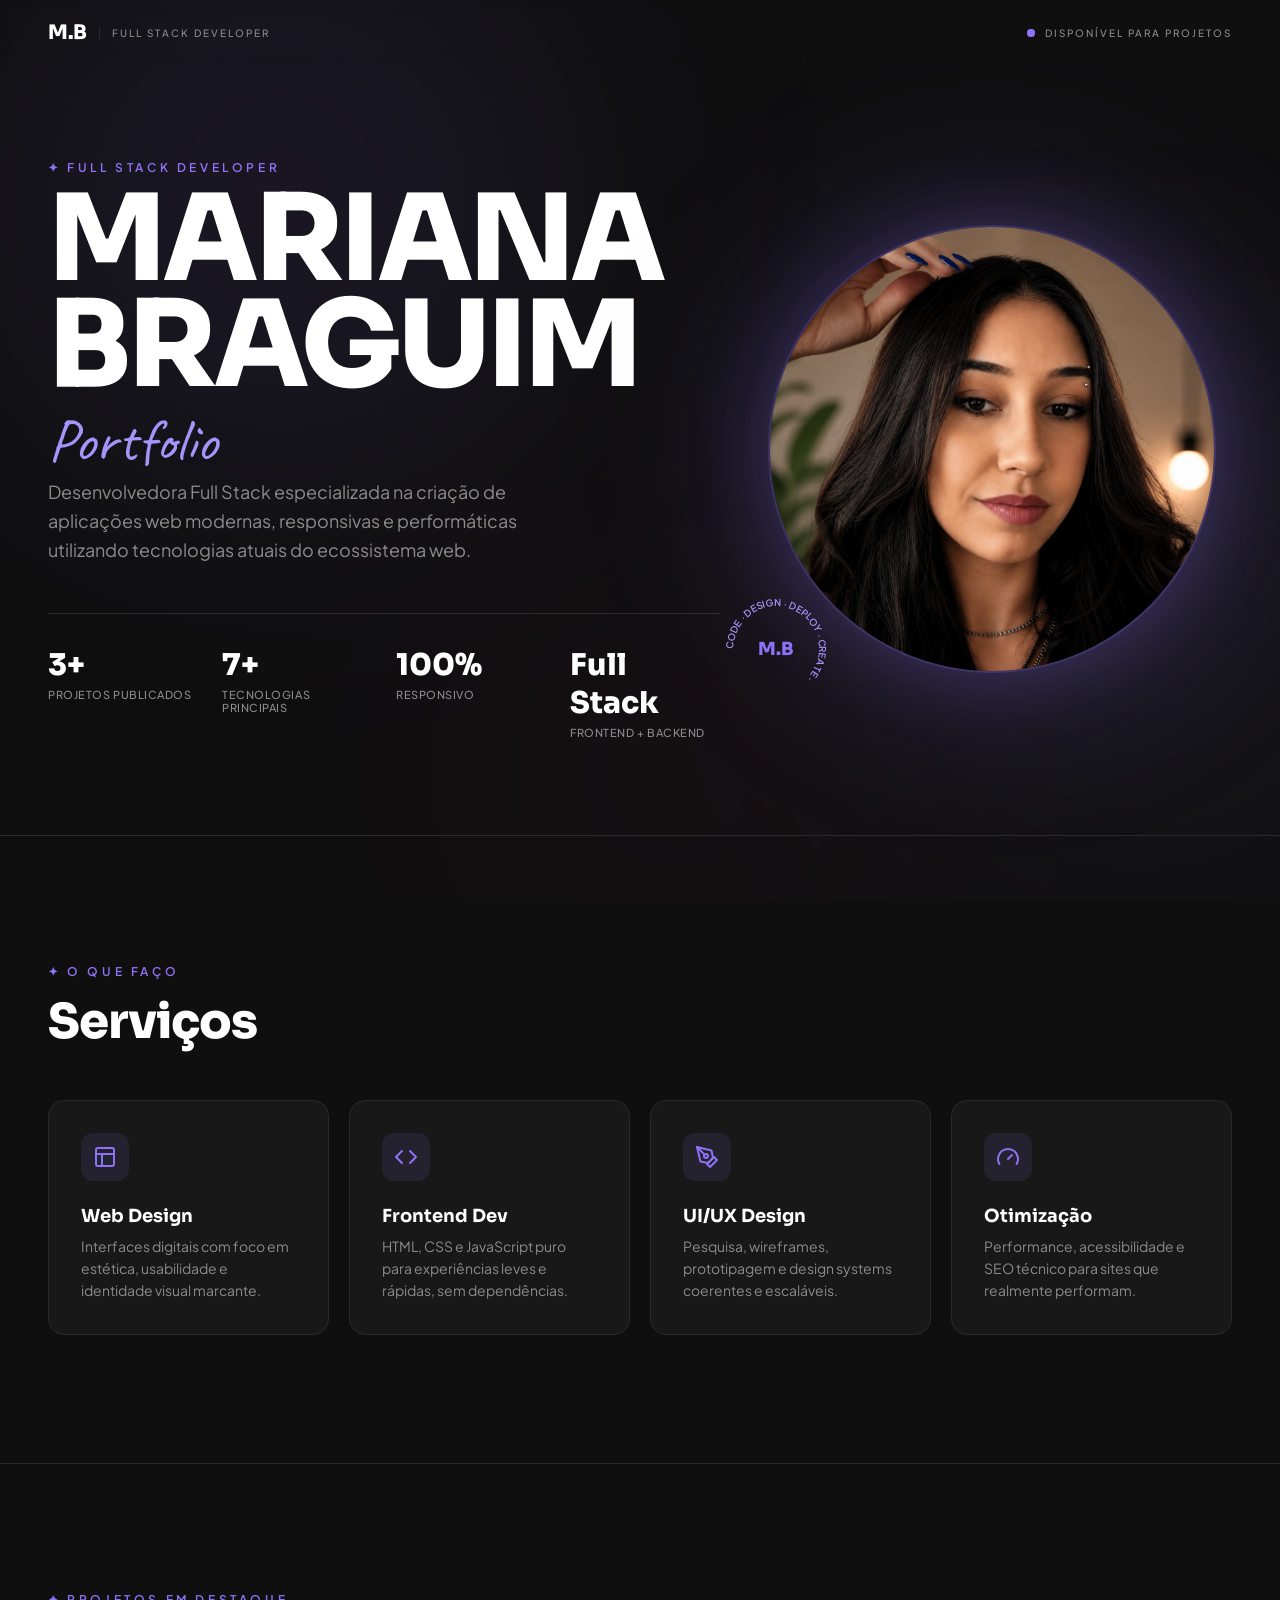
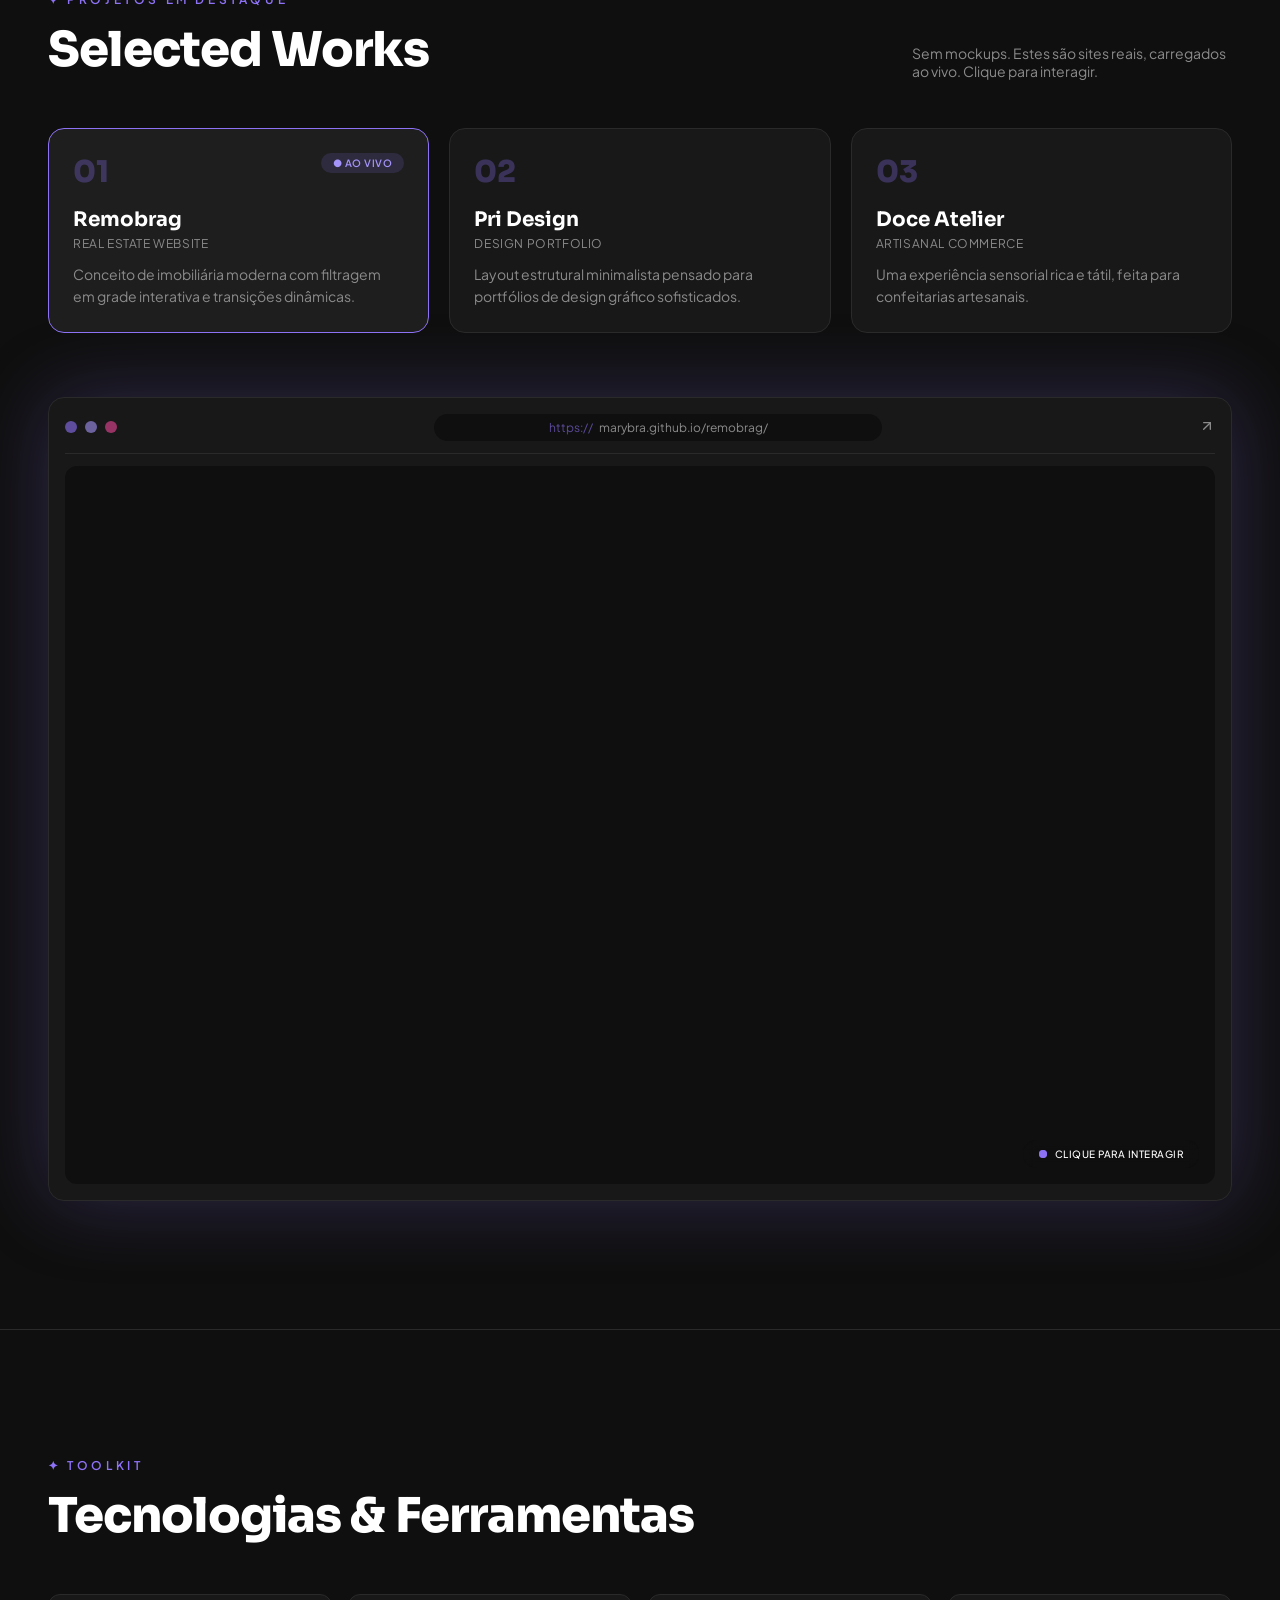
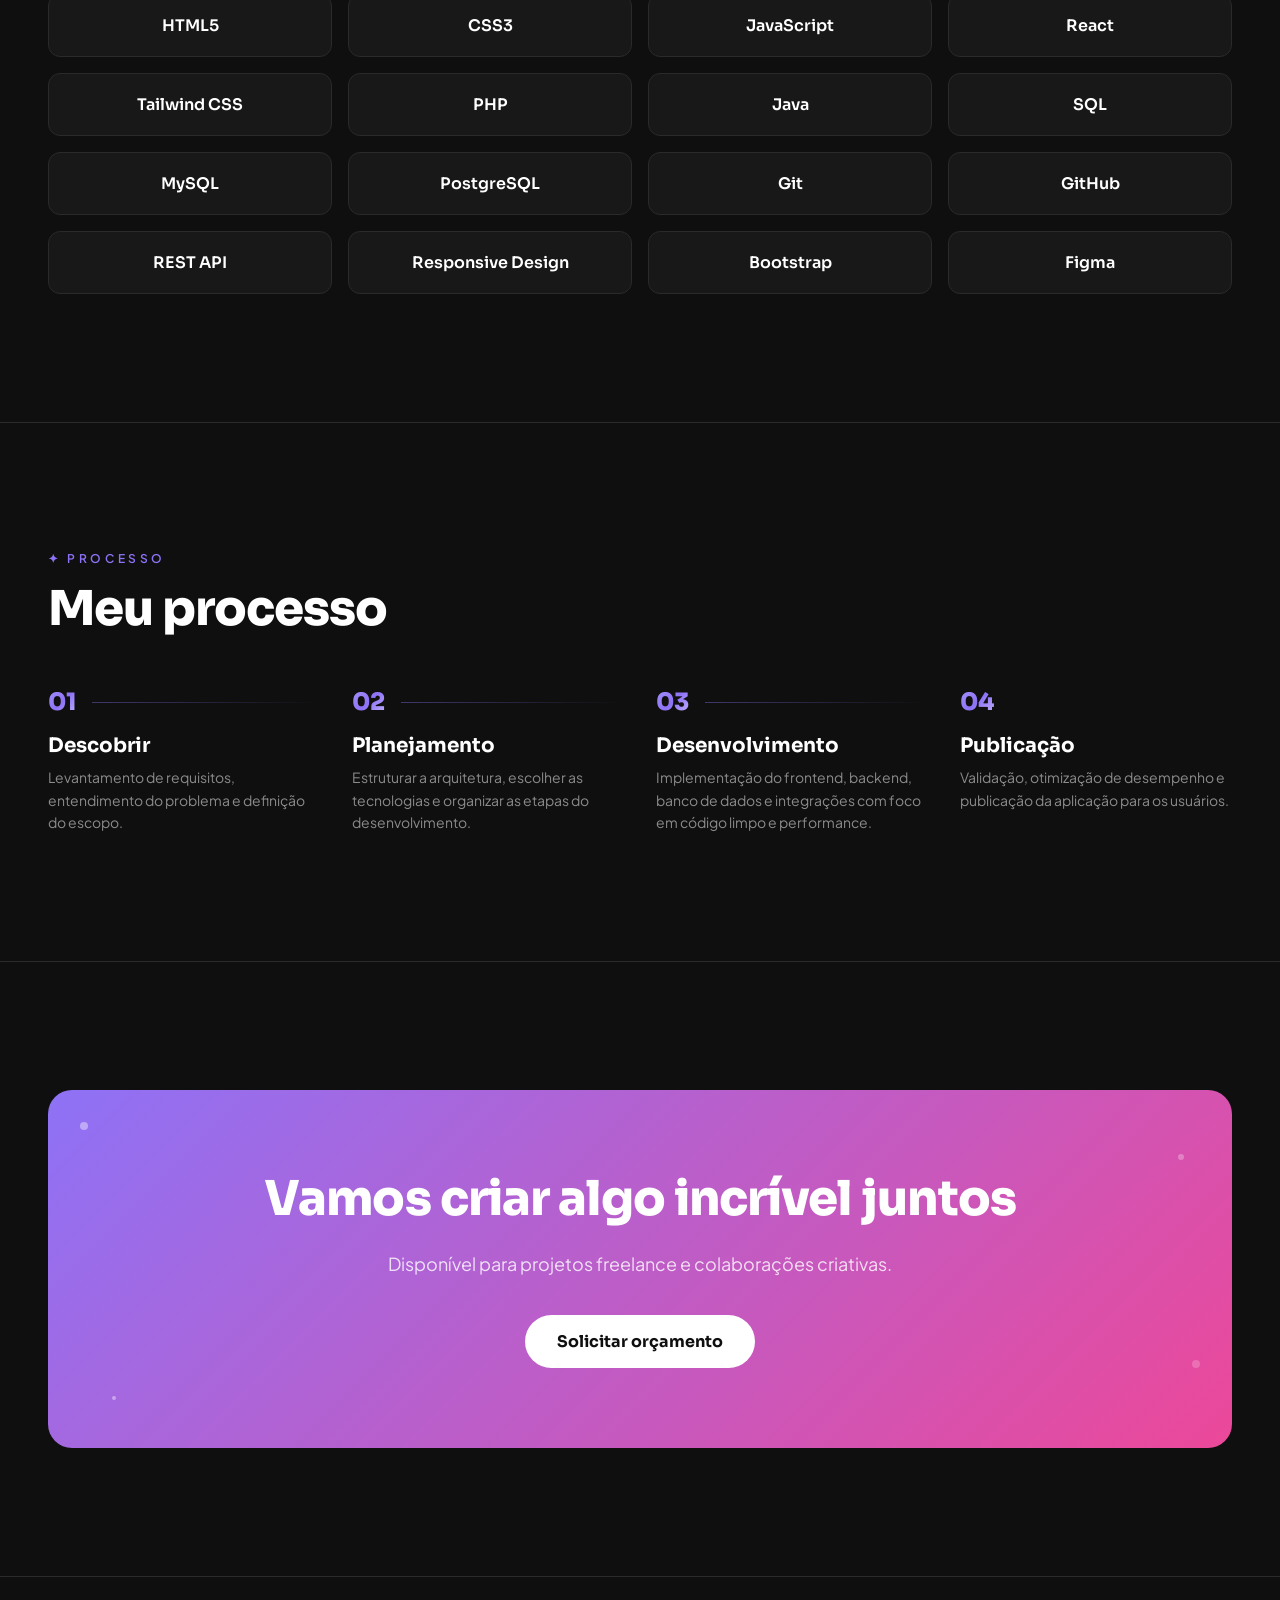
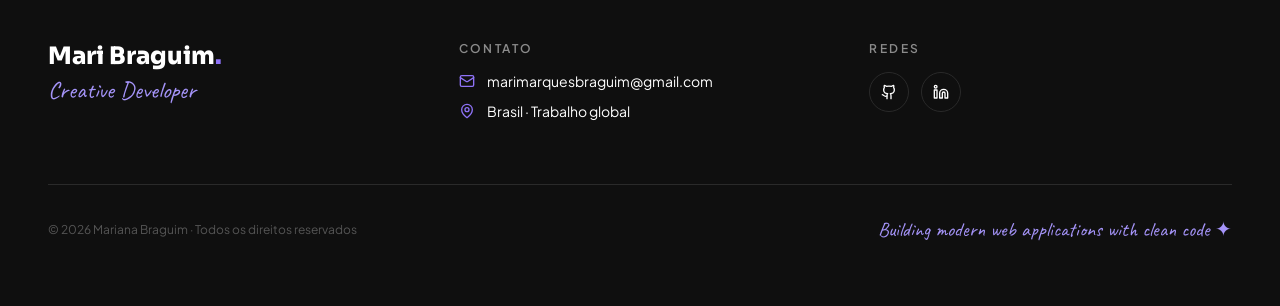
==== index.html @ d05c626f "Add files via upload" ====
<!DOCTYPE html>
<html lang="pt-BR">
<head>
  <meta charset="UTF-8">
  <meta name="viewport" content="width=device-width, initial-scale=1.0">
  <title>Mariana Braguim — Creative Developer</title>
  <meta name="description" content="Portfolio de Mariana 'Mary' Braguim — Full Stack Developer. Crio experiências digitais que inspiram e conectam.">
  <link rel="preconnect" href="https://fonts.googleapis.com">
  <link rel="preconnect" href="https://fonts.gstatic.com" crossorigin>
  <link href="https://fonts.googleapis.com/css2?family=Sora:wght@400;600;700;800&family=Plus+Jakarta+Sans:wght@300;400;500;600;700&family=Caveat:wght@500;600;700&display=swap" rel="stylesheet">
  <link rel="stylesheet" href="styles.css">
</head>
<body>

  <!-- ===== BACKGROUND GLOW ===== -->
  <div class="bg-glow" aria-hidden="true">
    <div class="orb orb-1"></div>
    <div class="orb orb-2"></div>
    <div class="orb orb-3"></div>
  </div>

  <!-- ===== NAV ===== -->
  <nav class="nav">
    <div class="nav-left">
      <span class="nav-logo">M.B</span>
      <span class="nav-label">Full Stack Developer</span>
    </div>
    <div class="nav-right">
      <span class="pulse-dot"></span>
      <span class="nav-status">Disponível para projetos</span>
    </div>
  </nav>

  <!-- ===== HERO ===== -->
  <section class="hero">
    <div class="hero-grid">
      <!-- Left: Text -->
      <div class="hero-text">
        <p class="eyebrow">
        ✦ Full Stack Developer
        </p>

        <h1 class="hero-title">
        <span class="hero-title-line">MARIANA</span>
        <span class="hero-title-line">BRAGUIM</span>
        </h1>

        <p class="hero-script">
        Portfolio
        </p>

        <p class="hero-bio">
        Desenvolvedora Full Stack especializada na criação de aplicações web modernas, responsivas e performáticas utilizando tecnologias atuais do ecossistema web.
        </p>

        <div class="stats">
          <div class="stat">
            <p class="stat-value">3+</p>
            <p class="stat-label">Projetos publicados</p>
          </div>
          <div class="stat">
            <p class="stat-value">7+</p>
            <p class="stat-label">Tecnologias principais</p>
          </div>
          <div class="stat">
            <p class="stat-value">100%</p>
            <p class="stat-label">Responsivo</p>
          </div>
          <div class="stat">
            <p class="stat-value">Full Stack</p>
            <p class="stat-label">Frontend + Backend</p>
          </div>
        </div>
      </div>

      <!-- Right: Portrait + Badge -->
      <div class="hero-portrait-wrap">
        <div class="portrait-glow"></div>
        <!-- SUBSTITUA O src PELA SUA FOTO -->
        <img
          class="portrait"
          src="profile.png"
          alt="Mariana Braguim"
        />
        <div class="rotating-badge">
          <div class="badge-rotate">
            <svg viewBox="0 0 100 100">
              <defs>
                <path id="badge-circle" d="M 50,50 m -38,0 a 38,38 0 1,1 76,0 a 38,38 0 1,1 -76,0" fill="none" />
              </defs>
              <text class="badge-text">
                <textPath href="#badge-circle">CODE · DESIGN · DEPLOY · CREATE ·</textPath>
              </text>
            </svg>
          </div>
          <span class="badge-center">M.B</span>
        </div>
      </div>
    </div>
  </section>

  <!-- ===== SERVICES ===== -->
  <section class="section services">
    <div class="container">
      <p class="eyebrow">✦ O que faço</p>
      <h2 class="section-title">Serviços</h2>
      <div class="cards-grid">
        <div class="service-card">
          <div class="service-icon">
            <svg viewBox="0 0 24 24" fill="none" stroke="currentColor" stroke-width="2" stroke-linecap="round" stroke-linejoin="round"><rect width="18" height="18" x="3" y="3" rx="2"/><path d="M3 9h18"/><path d="M9 21V9"/></svg>
          </div>
          <h3>Web Design</h3>
          <p>Interfaces digitais com foco em estética, usabilidade e identidade visual marcante.</p>
        </div>
        <div class="service-card">
          <div class="service-icon">
            <svg viewBox="0 0 24 24" fill="none" stroke="currentColor" stroke-width="2" stroke-linecap="round" stroke-linejoin="round"><polyline points="16 18 22 12 16 6"/><polyline points="8 6 2 12 8 18"/></svg>
          </div>
          <h3>Frontend Dev</h3>
          <p>HTML, CSS e JavaScript puro para experiências leves e rápidas, sem dependências.</p>
        </div>
        <div class="service-card">
          <div class="service-icon">
            <svg viewBox="0 0 24 24" fill="none" stroke="currentColor" stroke-width="2" stroke-linecap="round" stroke-linejoin="round"><path d="M12 19l7-7 3 3-7 7-3-3z"/><path d="M18 13l-1.5-7.5L2 2l3.5 14.5L13 18l5-5z"/><path d="M2 2l7.586 7.586"/><circle cx="11" cy="11" r="2"/></svg>
          </div>
          <h3>UI/UX Design</h3>
          <p>Pesquisa, wireframes, prototipagem e design systems coerentes e escaláveis.</p>
        </div>
        <div class="service-card">
          <div class="service-icon">
            <svg viewBox="0 0 24 24" fill="none" stroke="currentColor" stroke-width="2" stroke-linecap="round" stroke-linejoin="round"><path d="M12 14l4-4"/><path d="M3.34 19a10 10 0 1 1 17.32 0"/></svg>
          </div>
          <h3>Otimização</h3>
          <p>Performance, acessibilidade e SEO técnico para sites que realmente performam.</p>
        </div>
      </div>
    </div>
  </section>

  <!-- ===== PROJECTS ===== -->
  <section class="section projects" id="projects">
    <div class="container">
      <div class="projects-header">
        <div>
          <p class="eyebrow">✦ Projetos em destaque</p>
          <h2 class="section-title">Selected Works</h2>
        </div>
        <p class="projects-sub">Sem mockups. Estes são sites reais, carregados ao vivo. Clique para interagir.</p>
      </div>

      <div class="project-cards" id="projectCards">
        <button class="project-card active" data-index="0">
          <div class="project-card-top">
            <span class="project-num">01</span>
            <span class="project-live">● Ao vivo</span>
          </div>
          <h3>Remobrag</h3>
          <p class="project-category">Real Estate Website</p>
          <p class="project-desc">Conceito de imobiliária moderna com filtragem em grade interativa e transições dinâmicas.</p>
        </button>
        <button class="project-card" data-index="1">
          <div class="project-card-top">
            <span class="project-num">02</span>
          </div>
          <h3>Pri Design</h3>
          <p class="project-category">Design Portfolio</p>
          <p class="project-desc">Layout estrutural minimalista pensado para portfólios de design gráfico sofisticados.</p>
        </button>
        <button class="project-card" data-index="2">
          <div class="project-card-top">
            <span class="project-num">03</span>
          </div>
          <h3>Doce Atelier</h3>
          <p class="project-category">Artisanal Commerce</p>
          <p class="project-desc">Uma experiência sensorial rica e tátil, feita para confeitarias artesanais.</p>
        </button>
      </div>

      <div class="viewport">
        <div class="browser-header">
          <div class="browser-dots">
            <span class="dot dot-1"></span>
            <span class="dot dot-2"></span>
            <span class="dot dot-3"></span>
          </div>
          <div class="url-bar">
            <span class="url-https">https://</span>
            <span class="url-text" id="urlText">marybra.github.io/remobrag/</span>
          </div>
          <a href="https://marybra.github.io/remobrag/" target="_blank" rel="noopener" class="browser-open" id="browserOpen">
            <svg viewBox="0 0 24 24" fill="none" stroke="currentColor" stroke-width="2" stroke-linecap="round" stroke-linejoin="round" width="16" height="16"><path d="M7 7h10v10"/><path d="M7 17 17 7"/></svg>
          </a>
        </div>
        <div class="iframe-wrap">
          <iframe id="projectFrame" src="https://marybra.github.io/remobrag/" title="Preview ao vivo" loading="lazy" sandbox="allow-scripts allow-same-origin"></iframe>
          <div class="live-cue">
            <span class="live-pulse"></span>
            <span>Clique para interagir</span>
          </div>
        </div>
      </div>
    </div>
  </section>

  <!-- ===== TOOLKIT ===== -->
  <section class="section toolkit">
    <div class="container">
      <p class="eyebrow">✦ Toolkit</p>
      <h2 class="section-title">Tecnologias &amp; Ferramentas</h2>
      <div class="toolkit-grid">
        <div class="tool">HTML5</div>
        <div class="tool">CSS3</div>
        <div class="tool">JavaScript</div>
        <div class="tool">React</div>
        <div class="tool">Tailwind CSS</div>
        <div class="tool">PHP</div>
        <div class="tool">Java</div>
        <div class="tool">SQL</div>
        <div class="tool">MySQL</div>
        <div class="tool">PostgreSQL</div>
        <div class="tool">Git</div>
        <div class="tool">GitHub</div>
        <div class="tool">REST API</div>
        <div class="tool">Responsive Design</div>
        <div class="tool">Bootstrap</div>
        <div class="tool">Figma</div>
      </div>
    </div>
  </section>

  <!-- ===== PROCESS ===== -->
  <section class="section process">
    <div class="container">
      <p class="eyebrow">✦ Processo</p>
      <h2 class="section-title">Meu processo</h2>
      <div class="process-grid">
        <div class="process-step">
          <div class="process-top">
            <span class="process-num">01</span>
            <div class="process-line"></div>
          </div>
          <h3>Descobrir</h3>
          <p>Levantamento de requisitos, entendimento do problema e definição do escopo.</p>
        </div>
        <div class="process-step">
          <div class="process-top">
            <span class="process-num">02</span>
            <div class="process-line"></div>
          </div>
          <h3>Planejamento</h3>
          <p>Estruturar a arquitetura, escolher as tecnologias e organizar as etapas do desenvolvimento.</p>
        </div>
        <div class="process-step">
          <div class="process-top">
            <span class="process-num">03</span>
            <div class="process-line"></div>
          </div>
          <h3>Desenvolvimento</h3>
          <p>Implementação do frontend, backend, banco de dados e integrações com foco em código limpo e performance.</p>
        </div>
        <div class="process-step">
          <div class="process-top">
            <span class="process-num">04</span>
          </div>
          <h3>Publicação</h3>
          <p>Validação, otimização de desempenho e publicação da aplicação para os usuários.</p>
        </div>
      </div>
    </div>
  </section>

  <!-- ===== CTA ===== -->
  <section class="section cta-section">
    <div class="container">
      <div class="cta-card">
        <span class="sparkle s1"></span>
        <span class="sparkle s2"></span>
        <span class="sparkle s3"></span>
        <span class="sparkle s4"></span>
        <h2 class="cta-title">Vamos criar algo incrível juntos</h2>
        <p class="cta-sub">Disponível para projetos freelance e colaborações criativas.</p>
        <a
            href="https://wa.me/5541999439031"
            target="_blank"
            class="cta-btn">

            Solicitar orçamento
        </a>
      </div>
    </div>
  </section>

  <!-- ===== FOOTER ===== -->
  <footer class="footer">
    <div class="container">
      <div class="footer-grid">
        <div>
          <p class="footer-logo">Mari Braguim<span>.</span></p>
          <p class="footer-script">Creative Developer</p>
        </div>
        <div>
          <p class="footer-label">Contato</p>
          <div class="footer-contact">
            <a href="mailto:marimarquesbraguim@gmail.com">
              <svg viewBox="0 0 24 24" fill="none" stroke="currentColor" stroke-width="2" stroke-linecap="round" stroke-linejoin="round" width="16" height="16"><rect width="20" height="16" x="2" y="4" rx="2"/><path d="m22 7-8.97 5.7a1.94 1.94 0 0 1-2.06 0L2 7"/></svg>
              marimarquesbraguim@gmail.com
            </a>
            <p>
              <svg viewBox="0 0 24 24" fill="none" stroke="currentColor" stroke-width="2" stroke-linecap="round" stroke-linejoin="round" width="16" height="16"><path d="M20 10c0 6-8 12-8 12s-8-6-8-12a8 8 0 0 1 16 0Z"/><circle cx="12" cy="10" r="3"/></svg>
              Brasil · Trabalho global
            </p>
          </div>
        </div>
        <div>
          <p class="footer-label">Redes</p>
          <div class="footer-social">
            <a href="https://github.com/marybra" target="_blank" rel="noopener" aria-label="GitHub">
              <svg viewBox="0 0 24 24" fill="none" stroke="currentColor" stroke-width="2" stroke-linecap="round" stroke-linejoin="round" width="16" height="16"><path d="M15 22v-4a4.8 4.8 0 0 0-1-3.5c3 0 6-2 6-5.5.08-1.25-.27-2.48-1-3.5.28-1.15.28-2.35 0-3.5 0 0-1 0-3 1.5-2.64-.5-5.36-.5-8 0C6 2 5 2 5 2c-.3 1.15-.3 2.35 0 3.5A5.4 5.4 0 0 0 4 9c0 3.5 3 5.5 6 5.5-.39.49-.68 1.05-.85 1.65-.17.6-.22 1.23-.15 1.85v4"/><path d="M9 18c-4.51 2-5-2-7-2"/></svg>
            </a>
            <a href="https://www.linkedin.com/in/mariana-braguim" target="_blank" rel="noopener" aria-label="LinkedIn">
              <svg viewBox="0 0 24 24" fill="none" stroke="currentColor" stroke-width="2" stroke-linecap="round" stroke-linejoin="round" width="16" height="16"><path d="M16 8a6 6 0 0 1 6 6v7h-4v-7a2 2 0 0 0-4 0v7h-4v-7a6 6 0 0 1 6-6z"/><rect width="4" height="12" x="2" y="9"/><circle cx="4" cy="4" r="2"/></svg>
            </a>
            <!-- <a href="https://www.instagram.com" target="_blank" rel="noopener" aria-label="Instagram">
              <svg viewBox="0 0 24 24" fill="none" stroke="currentColor" stroke-width="2" stroke-linecap="round" stroke-linejoin="round" width="16" height="16"><rect width="20" height="20" x="2" y="2" rx="5"/><path d="M16 11.37A4 4 0 1 1 12.63 8 4 4 0 0 1 16 11.37z"/><line x1="17.5" y1="6.5" x2="17.51" y2="6.5"/></svg>
            </a> -->
          </div>
        </div>
      </div>
      <div class="footer-bottom">
        <p>© 2026 Mariana Braguim · Todos os direitos reservados</p>
        <p class="footer-tagline">Building modern web applications with clean code ✦</p>
      </div>
    </div>
  </footer>

  <script src="script.js"></script>
</body>
</html>
---- styles.css ----
/* ===== RESET & BASE ===== */
*, *::before, *::after {
  margin: 0;
  padding: 0;
  box-sizing: border-box;
}

:root {
  --bg: #0F0F0F;
  --surface: #181818;
  --surface-2: #1E1E1E;
  --border: #2A2A2A;
  --text: #FFFFFF;
  --text-muted: #8B8B8B;
  --purple: #8E72F6;
  --lavender: #A594F9;
  --pink: #EC4899;
  --font-display: 'Sora', sans-serif;
  --font-body: 'Plus Jakarta Sans', sans-serif;
  --font-script: 'Caveat', cursive;
}

html {
  scroll-behavior: smooth;
}

body {
  background-color: var(--bg);
  color: var(--text);
  font-family: var(--font-body);
  -webkit-font-smoothing: antialiased;
  overflow-x: hidden;
}

::selection {
  background: var(--purple);
  color: #fff;
}

a {
  color: inherit;
  text-decoration: none;
}

.container {
  max-width: 120rem;
  margin: 0 auto;
  padding: 0 1.5rem;
}

@media (min-width: 768px) {
  .container { padding: 0 3rem; }
}

.eyebrow {
  font-size: 0.75rem;
  text-transform: uppercase;
  letter-spacing: 0.3em;
  color: var(--purple);
  margin-bottom: 0.75rem;
  font-weight: 600;
}

.section-title {
  font-family: var(--font-display);
  font-size: clamp(2.25rem, 5vw, 3rem);
  font-weight: 800;
  color: var(--text);
  letter-spacing: -0.02em;
}

.section {
  position: relative;
  z-index: 1;
  border-top: 1px solid var(--border);
  padding: 6rem 0;
}

@media (min-width: 768px) {
  .section { padding: 8rem 0; }
}

/* ===== BACKGROUND GLOW ===== */
.bg-glow {
  position: fixed;
  inset: 0;
  z-index: 0;
  overflow: hidden;
  pointer-events: none;
}

.orb {
  position: absolute;
  border-radius: 50%;
  filter: blur(140px);
  animation: float-orb 20s ease-in-out infinite;
}

.orb-1 {
  top: -10rem; left: -5rem;
  width: 45rem; height: 45rem;
  background: radial-gradient(circle, var(--purple) 0%, transparent 70%);
  opacity: 0.2;
}

.orb-2 {
  top: 33%; right: -10rem;
  width: 38rem; height: 38rem;
  background: radial-gradient(circle, var(--lavender) 0%, transparent 70%);
  opacity: 0.15;
  animation-delay: 5s;
}

.orb-3 {
  bottom: -8rem; left: 33%;
  width: 32rem; height: 32rem;
  background: radial-gradient(circle, var(--pink) 0%, transparent 70%);
  opacity: 0.1;
  animation-delay: 10s;
}

@keyframes float-orb {
  0%, 100% { transform: translate(0,0) scale(1); }
  33% { transform: translate(40px,-50px) scale(1.1); }
  66% { transform: translate(-30px,30px) scale(0.95); }
}

/* ===== NAV ===== */
.nav {
  position: fixed;
  top: 0; left: 0; right: 0;
  z-index: 50;
  display: flex;
  align-items: center;
  justify-content: space-between;
  padding: 1.25rem 1.5rem;
  backdrop-filter: blur(6px);
}

@media (min-width: 768px) {
  .nav { padding: 1.25rem 3rem; }
}

.nav-left {
  display: flex;
  align-items: center;
  gap: 0.75rem;
}

.nav-logo {
  font-family: var(--font-display);
  font-size: 1.25rem;
  font-weight: 800;
  color: var(--text);
  letter-spacing: -0.02em;
}

.nav-label {
  display: none;
  font-size: 0.625rem;
  text-transform: uppercase;
  letter-spacing: 0.2em;
  color: var(--text-muted);
  font-weight: 500;
  border-left: 1px solid var(--border);
  padding-left: 0.75rem;
}

@media (min-width: 768px) {
  .nav-label { display: inline; }
}

.nav-right {
  display: flex;
  align-items: center;
  gap: 0.625rem;
}

.pulse-dot {
  position: relative;
  display: inline-flex;
  width: 0.5rem;
  height: 0.5rem;
}

.pulse-dot::before {
  content: '';
  position: absolute;
  inset: 0;
  border-radius: 50%;
  background: var(--purple);
  animation: ping 1.5s cubic-bezier(0,0,0.2,1) infinite;
  opacity: 0.75;
}

.pulse-dot::after {
  content: '';
  position: relative;
  display: inline-flex;
  border-radius: 50%;
  width: 0.5rem;
  height: 0.5rem;
  background: var(--purple);
}

.nav-status {
  font-size: 0.625rem;
  text-transform: uppercase;
  letter-spacing: 0.2em;
  color: var(--text-muted);
  font-weight: 500;
}

@keyframes ping {
  75%, 100% { transform: scale(2); opacity: 0; }
}

/* ===== HERO ===== */
.hero {
  position: relative;
  z-index: 1;
  max-width: 120rem;
  margin: 0 auto;
  padding: 8rem 1.5rem 3rem;
}

@media (min-width: 768px) {
  .hero { padding: 10rem 3rem 6rem; }
}

.hero-grid {
  display: grid;
  grid-template-columns: 1fr;
  gap: 4rem;
  align-items: center;
}

@media (min-width: 1024px) {
  .hero-grid {
    grid-template-columns: 7fr 5fr;
    gap: 2rem;
  }
}

.hero-title {
  font-family: var(--font-display);
  font-size: clamp(3.5rem, 15vw, 7.5rem);
  font-weight: 800;
  text-transform: uppercase;
  line-height: 0.88;
  letter-spacing: -0.03em;
  color: var(--text);
}

.hero-title-line {
  display: block;
  opacity: 0;
  transform: translateY(30px);
  animation: fade-up 0.6s forwards;
}

.hero-title-line:nth-child(1) { animation-delay: 0.1s; }
.hero-title-line:nth-child(2) { animation-delay: 0.25s; }

.hero-script {
  font-family: var(--font-script);
  font-size: clamp(3rem, 6vw, 3.75rem);
  color: var(--lavender);
  margin-top: 0.25rem;
  opacity: 0;
  animation: fade-in 0.6s 0.4s forwards;
}

.hero-bio {
  /* margin-top: 2rem; */
  font-size: 1.125rem;
  color: var(--text-muted);
  max-width: 42ch;
  line-height: 1.6;
  opacity: 0;
  animation: fade-up 0.6s 0.5s forwards;
}

.stats {
  margin-top: 3rem;
  display: grid;
  grid-template-columns: repeat(2, 1fr);
  gap: 1.5rem;
  border-top: 1px solid var(--border);
  padding-top: 2rem;
}

@media (min-width: 768px) {
  .stats { grid-template-columns: repeat(4, 1fr); }
}

.stat {
  opacity: 0;
  animation: fade-up 0.4s forwards;
}

.stat:nth-child(1) { animation-delay: 0.6s; }
.stat:nth-child(2) { animation-delay: 0.7s; }
.stat:nth-child(3) { animation-delay: 0.8s; }
.stat:nth-child(4) { animation-delay: 0.9s; }

.stat-value {
  font-family: var(--font-display);
  font-size: 1.875rem;
  font-weight: 800;
  color: var(--text);
}

.stat-label {
  font-size: 0.6875rem;
  text-transform: uppercase;
  letter-spacing: 0.05em;
  color: var(--text-muted);
  margin-top: 0.25rem;
  font-weight: 500;
}

@keyframes fade-up {
  to { opacity: 1; transform: translateY(0); }
}

@keyframes fade-in {
  to { opacity: 1; }
}

/* Portrait */
.hero-portrait-wrap {
  display: flex;
  justify-content: center;
  position: relative;
}

.portrait-glow {
  position: absolute;
  inset: 0;
  border-radius: 50%;
  filter: blur(64px);
  opacity: 0.4;
  transform:scale(1.35);
  background: radial-gradient(circle, var(--purple) 0%, transparent 70%);
}

.portrait {
  position: relative;
  width: 14rem;
  height: 14rem;
  object-fit: cover;
  border-radius: 50%;
  border: 2px solid rgba(142, 114, 246, 0.3);
  box-shadow: 0 0 80px rgba(142, 114, 246, 0.25);
  opacity: 0;
  transform: scale(0.9);
  animation: portrait-in 0.7s 0.3s forwards;
}

@media (min-width: 768px) {
  .portrait { width:28rem; height:28rem; }
}

@keyframes portrait-in {
  to { opacity: 1; transform: scale(1); }
}

/* Rotating Badge */
.rotating-badge {
  position: absolute;
  bottom: -1.5rem;
  left: -1.5rem;
  width: 6rem;
  height: 6rem;
}

@media (min-width: 768px) {
  .rotating-badge { width: 7rem; height: 7rem; bottom: -2rem; left: -2rem; }
}

.badge-rotate {
  position: absolute;
  inset: 0;
  animation: rotate 14s linear infinite;
}

.badge-rotate svg {
  width: 100%;
  height: 100%;
}

.badge-text {
  font-size: 8.5px;
  fill: var(--lavender);
  text-transform: uppercase;
  font-weight: 600;
  font-family: var(--font-body);
}

.badge-center {
  position: absolute;
  inset: 0;
  display: flex;
  align-items: center;
  justify-content: center;
  font-family: var(--font-display);
  font-size: 1.125rem;
  font-weight: 800;
  color: var(--purple);
}

@keyframes rotate {
  to { transform: rotate(360deg); }
}

/* ===== SERVICES ===== */
.cards-grid {
  margin-top: 3rem;
  display: grid;
  grid-template-columns: 1fr;
  gap: 1.25rem;
}

@media (min-width: 768px) {
  .cards-grid { grid-template-columns: repeat(2, 1fr); }
}

@media (min-width: 1024px) {
  .cards-grid { grid-template-columns: repeat(4, 1fr); }
}

.service-card {
  border-radius: 1rem;
  border: 1px solid var(--border);
  background: var(--surface);
  padding: 2rem;
  transition: all 0.3s;
}

.service-card:hover {
  border-color: rgba(142, 114, 246, 0.5);
  background: var(--surface-2);
}

.service-icon {
  width: 3rem;
  height: 3rem;
  border-radius: 0.75rem;
  background: rgba(142, 114, 246, 0.1);
  display: flex;
  align-items: center;
  justify-content: center;
  margin-bottom: 1.5rem;
  transition: all 0.3s;
}

.service-icon svg {
  width: 1.5rem;
  height: 1.5rem;
  color: var(--purple);
}

.service-card:hover .service-icon {
  background: rgba(142, 114, 246, 0.2);
  transform: scale(1.1);
}

.service-card h3 {
  font-family: var(--font-display);
  font-size: 1.125rem;
  font-weight: 700;
  color: var(--text);
  margin-bottom: 0.5rem;
}

.service-card p {
  font-size: 0.875rem;
  color: var(--text-muted);
  line-height: 1.6;
}

/* ===== PROJECTS ===== */
.projects-header {
  display: flex;
  flex-direction: column;
  gap: 1rem;
  margin-bottom: 3rem;
}

@media (min-width: 768px) {
  .projects-header {
    flex-direction: row;
    align-items: flex-end;
    justify-content: space-between;
  }
}

.projects-sub {
  font-size: 0.875rem;
  color: var(--text-muted);
  max-width: 32ch;
}

.project-cards {
  display: grid;
  grid-template-columns: 1fr;
  gap: 1.25rem;
  margin-bottom: 4rem;
}

@media (min-width: 768px) {
  .project-cards { grid-template-columns: repeat(3, 1fr); }
}

.project-card {
  text-align: left;
  border-radius: 1rem;
  border: 1px solid var(--border);
  background: var(--surface);
  padding: 1.5rem;
  cursor: pointer;
  color: var(--text);
  font-family: var(--font-body);
  transition: all 0.3s;
}

.project-card:hover {
  border-color: rgba(142, 114, 246, 0.4);
}

.project-card.active {
  border-color: var(--purple);
  background: var(--surface-2);
}

.project-card-top {
  display: flex;
  align-items: flex-start;
  justify-content: space-between;
  margin-bottom: 1rem;
}

.project-num {
  font-family: var(--font-display);
  font-size: 1.875rem;
  font-weight: 800;
  color: rgba(142, 114, 246, 0.3);
}

.project-live {
  border-radius: 9999px;
  background: rgba(142, 114, 246, 0.15);
  padding: 0.25rem 0.75rem;
  font-size: 0.625rem;
  text-transform: uppercase;
  letter-spacing: 0.05em;
  color: var(--lavender);
  font-weight: 600;
}

.project-card h3 {
  font-family: var(--font-display);
  font-size: 1.25rem;
  font-weight: 700;
  color: var(--text);
  margin-bottom: 0.25rem;
}

.project-category {
  font-size: 0.75rem;
  text-transform: uppercase;
  letter-spacing: 0.05em;
  color: var(--text-muted);
  margin-bottom: 0.75rem;
}

.project-desc {
  font-size: 0.875rem;
  color: var(--text-muted);
  line-height: 1.6;
}

/* Viewport */
.viewport {
  border-radius: 1rem;
  border: 1px solid var(--border);
  background: var(--surface);
  padding: 0.75rem;
  box-shadow: 0 0 80px rgba(142, 114, 246, 0.25);
}

@media (min-width: 768px) {
  .viewport { padding: 1rem; }
}

.browser-header {
  display: flex;
  align-items: center;
  justify-content: space-between;
  border-bottom: 1px solid var(--border);
  padding-bottom: 0.75rem;
  margin-bottom: 0.75rem;
}

.browser-dots {
  display: flex;
  gap: 0.5rem;
}

.dot {
  width: 0.75rem;
  height: 0.75rem;
  border-radius: 50%;
}

.dot-1 { background: rgba(142, 114, 246, 0.6); }
.dot-2 { background: rgba(165, 148, 249, 0.6); }
.dot-3 { background: rgba(236, 72, 153, 0.6); }

.url-bar {
  display: flex;
  align-items: center;
  gap: 0.375rem;
  border-radius: 9999px;
  background: var(--bg);
  padding: 0.375rem 1rem;
  font-size: 0.75rem;
  max-width: 28rem;
  overflow: hidden;
  margin: 0 1rem;
  flex: 1;
  justify-content: center;
}

.url-https {
  color: rgba(142, 114, 246, 0.6);
  flex-shrink: 0;
}

.url-text {
  color: var(--text-muted);
  white-space: nowrap;
  overflow: hidden;
  text-overflow: ellipsis;
}

.browser-open {
  flex-shrink: 0;
  color: var(--text-muted);
  transition: color 0.3s;
}

.browser-open:hover { color: var(--purple); }

.iframe-wrap {
  position: relative;
  width: 100%;
  aspect-ratio: 4/3;
  overflow: hidden;
  border-radius: 0.75rem;
  background: var(--bg);
}

@media (min-width: 768px) {
  .iframe-wrap { aspect-ratio: 16/10; }
}

.iframe-wrap iframe {
  position: absolute;
  inset: 0;
  width: 100%;
  height: 100%;
  border: 0;
}

.live-cue {
  position: absolute;
  bottom: 1rem;
  right: 1rem;
  display: flex;
  align-items: center;
  gap: 0.5rem;
  border-radius: 9999px;
  background: rgba(15, 15, 15, 0.8);
  padding: 0.5rem 1rem;
  backdrop-filter: blur(6px);
  font-size: 0.625rem;
  text-transform: uppercase;
  letter-spacing: 0.05em;
  color: #fff;
  font-weight: 500;
  pointer-events: none;
}

.live-pulse {
  position: relative;
  display: inline-flex;
  width: 0.5rem;
  height: 0.5rem;
}

.live-pulse::before {
  content: '';
  position: absolute;
  inset: 0;
  border-radius: 50%;
  background: var(--purple);
  animation: ping 1.5s cubic-bezier(0,0,0.2,1) infinite;
  opacity: 0.75;
}

.live-pulse::after {
  content: '';
  position: relative;
  border-radius: 50%;
  width: 0.5rem;
  height: 0.5rem;
  background: var(--purple);
}

/* ===== TOOLKIT ===== */
.toolkit-grid {
  margin-top: 3rem;
  display: grid;
  grid-template-columns: repeat(2, 1fr);
  gap: 1rem;
}

@media (min-width: 768px) {
  .toolkit-grid { grid-template-columns: repeat(3, 1fr); }
}

@media (min-width: 1024px) {
  .toolkit-grid { grid-template-columns: repeat(4, 1fr); }
}

.tool {
  border-radius: 0.75rem;
  border: 1px solid var(--border);
  background: var(--surface);
  padding: 1.25rem;
  text-align: center;
  font-family: var(--font-display);
  font-size: 1rem;
  font-weight: 600;
  color: var(--text);
  transition: all 0.3s;
}

.tool:hover {
  border-color: rgba(142, 114, 246, 0.5);
  background: rgba(142, 114, 246, 0.05);
  color: var(--lavender);
}

/* ===== PROCESS ===== */
.process-grid {
  margin-top: 3rem;
  display: grid;
  grid-template-columns: 1fr;
  gap: 2rem;
}

@media (min-width: 768px) {
  .process-grid { grid-template-columns: repeat(4, 1fr); }
}

.process-top {
  display: flex;
  align-items: center;
  gap: 1rem;
  margin-bottom: 1rem;
}

.process-num {
  font-family: var(--font-display);
  font-size: 1.5rem;
  font-weight: 800;
  background: linear-gradient(135deg, var(--lavender), var(--purple), #C4B5FD);
  -webkit-background-clip: text;
  background-clip: text;
  -webkit-text-fill-color: transparent;
}

.process-line {
  flex: 1;
  height: 1px;
  background: linear-gradient(to right, rgba(142, 114, 246, 0.4), transparent);
}

.process-step h3 {
  font-family: var(--font-display);
  font-size: 1.25rem;
  font-weight: 700;
  color: var(--text);
  margin-bottom: 0.5rem;
}

.process-step p {
  font-size: 0.875rem;
  color: var(--text-muted);
  line-height: 1.6;
}

/* ===== CTA ===== */
.cta-card {
  position: relative;
  overflow: hidden;
  border-radius: 1.5rem;
  padding: 3rem 1.5rem;
  text-align: center;
  background: linear-gradient(135deg, var(--purple) 0%, var(--pink) 100%);
}

@media (min-width: 768px) {
  .cta-card { padding: 5rem; }
}

.sparkle {
  position: absolute;
  border-radius: 50%;
  background: rgba(255, 255, 255, 0.4);
}

.s1 { top: 2rem; left: 2rem; width: 0.5rem; height: 0.5rem; }
.s2 { top: 4rem; right: 3rem; width: 0.375rem; height: 0.375rem; opacity: 0.7; }
.s3 { bottom: 3rem; left: 4rem; width: 0.25rem; height: 0.25rem; }
.s4 { bottom: 5rem; right: 2rem; width: 0.5rem; height: 0.5rem; opacity: 0.5; }

.cta-title {
  font-family: var(--font-display);
  font-size: clamp(1.875rem, 5vw, 3rem);
  font-weight: 800;
  color: #fff;
  max-width: 22ch;
  margin: 0 auto;
  line-height: 1.2;
  letter-spacing: -0.02em;
}

.cta-sub {
  margin-top: 1.5rem;
  color: rgba(255, 255, 255, 0.8);
  font-size: 1.125rem;
  max-width: 40ch;
  margin-left: auto;
  margin-right: auto;
}

.cta-btn {
  margin-top: 2.5rem;
  display: inline-flex;
  align-items: center;
  gap: 0.75rem;
  border-radius: 9999px;
  background: #fff;
  padding: 1rem 2rem;
  font-family: var(--font-display);
  font-weight: 700;
  color: var(--bg);
  transition: gap 0.3s;
}

.cta-btn:hover { gap: 1rem; }

/* ===== FOOTER ===== */
.footer {
  position: relative;
  z-index: 1;
  border-top: 1px solid var(--border);
  padding: 4rem 0;
}

.footer-grid {
  display: grid;
  grid-template-columns: 1fr;
  gap: 3rem;
}

@media (min-width: 768px) {
  .footer-grid { grid-template-columns: repeat(3, 1fr); }
}

.footer-logo {
  font-family: var(--font-display);
  font-size: 1.5rem;
  font-weight: 800;
  color: var(--text);
}

.footer-logo span { color: var(--purple); }

.footer-script {
  font-family: var(--font-script);
  font-size: 1.5rem;
  color: var(--lavender);
  margin-top: 0.25rem;
}

.footer-label {
  font-size: 0.75rem;
  text-transform: uppercase;
  letter-spacing: 0.2em;
  color: var(--text-muted);
  margin-bottom: 1rem;
  font-weight: 600;
}

.footer-contact {
  display: flex;
  flex-direction: column;
  gap: 0.75rem;
}

.footer-contact a,
.footer-contact p {
  display: flex;
  align-items: center;
  gap: 0.75rem;
  font-size: 0.875rem;
  color: #fff;
}

.footer-contact a:hover { color: var(--purple); }

.footer-contact svg { color: var(--purple); }

.footer-social {
  display: flex;
  gap: 0.75rem;
}

.footer-social a {
  width: 2.5rem;
  height: 2.5rem;
  border-radius: 50%;
  border: 1px solid var(--border);
  display: flex;
  align-items: center;
  justify-content: center;
  color: #fff;
  transition: all 0.3s;
}

.footer-social a:hover {
  border-color: var(--purple);
  color: var(--purple);
}

.footer-bottom {
  margin-top: 4rem;
  padding-top: 2rem;
  border-top: 1px solid var(--border);
  display: flex;
  flex-direction: column;
  gap: 1rem;
  justify-content: space-between;
}

@media (min-width: 768px) {
  .footer-bottom {
    flex-direction: row;
    align-items: center;
  }
}

.footer-bottom p:first-child {
  font-size: 0.75rem;
  color: #555;
}

.footer-tagline {
  font-family: var(--font-script);
  font-size: 1.25rem;
  color: var(--lavender);
}
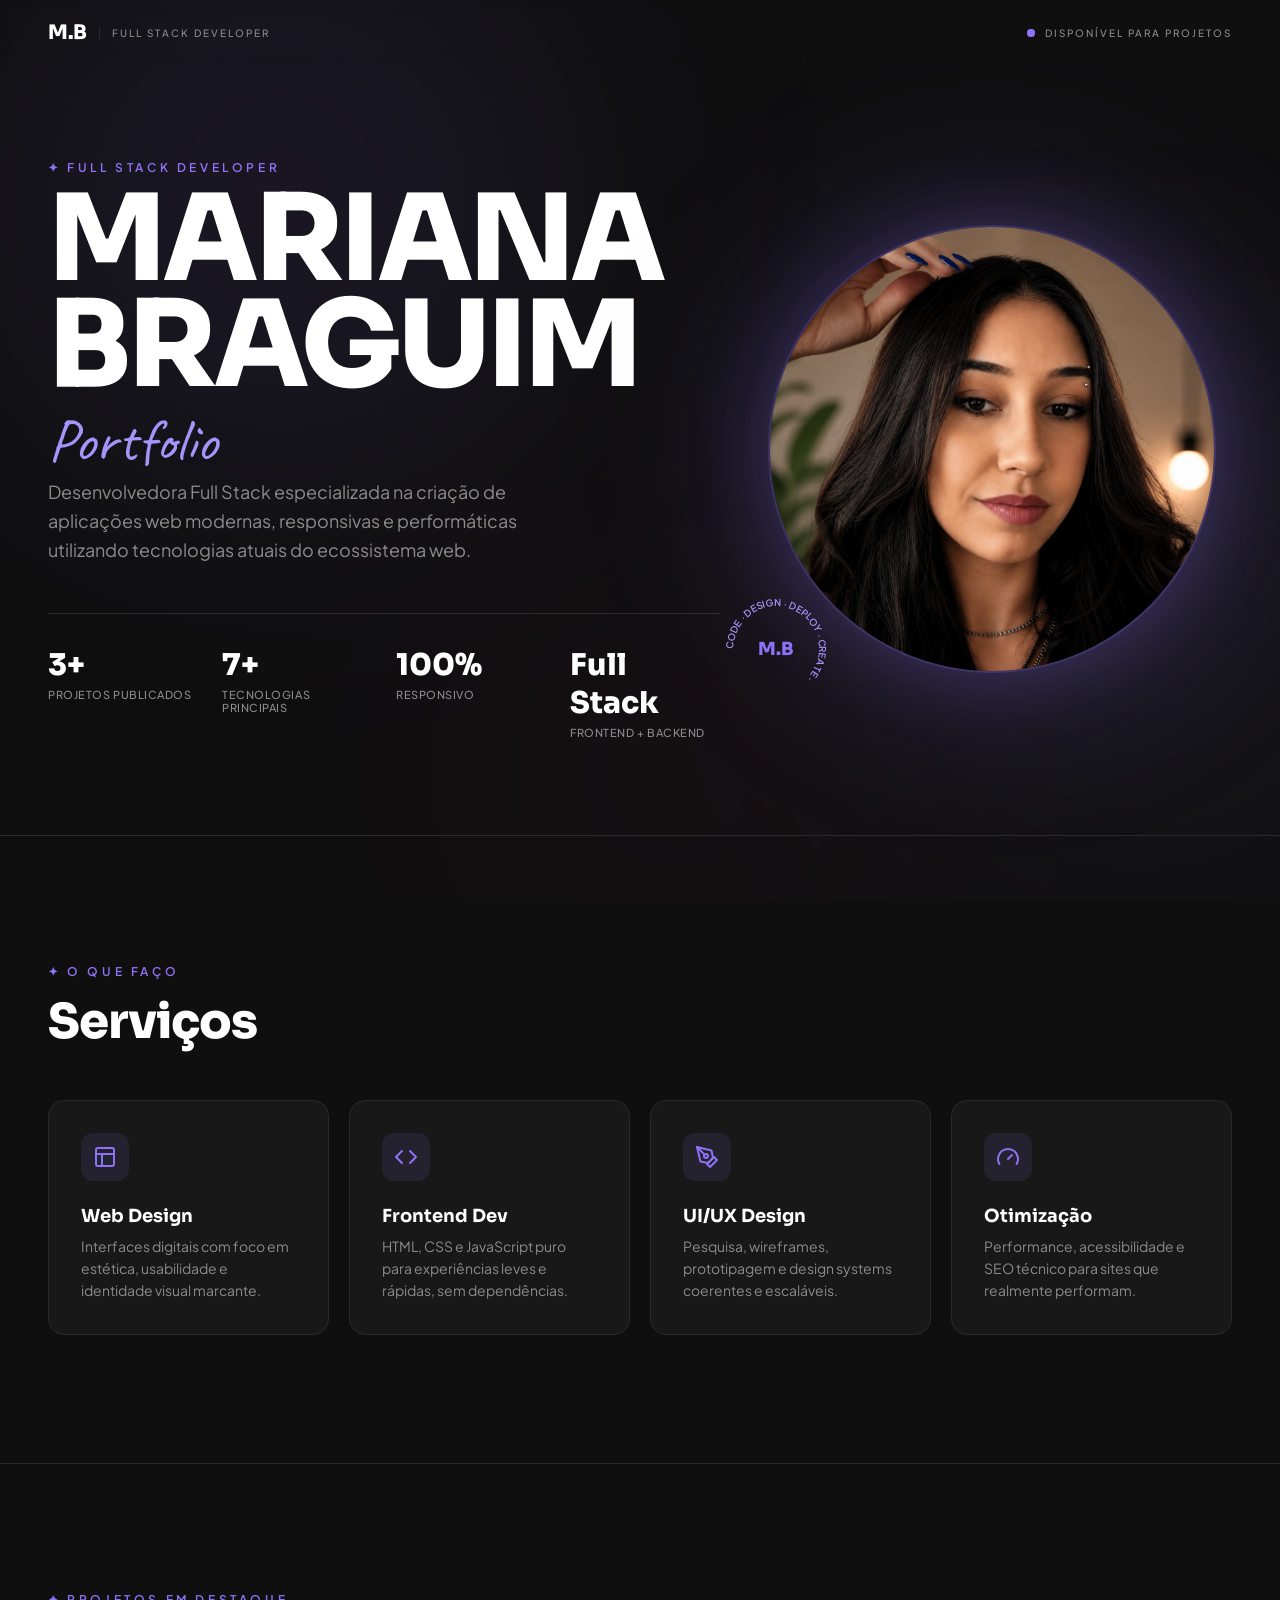
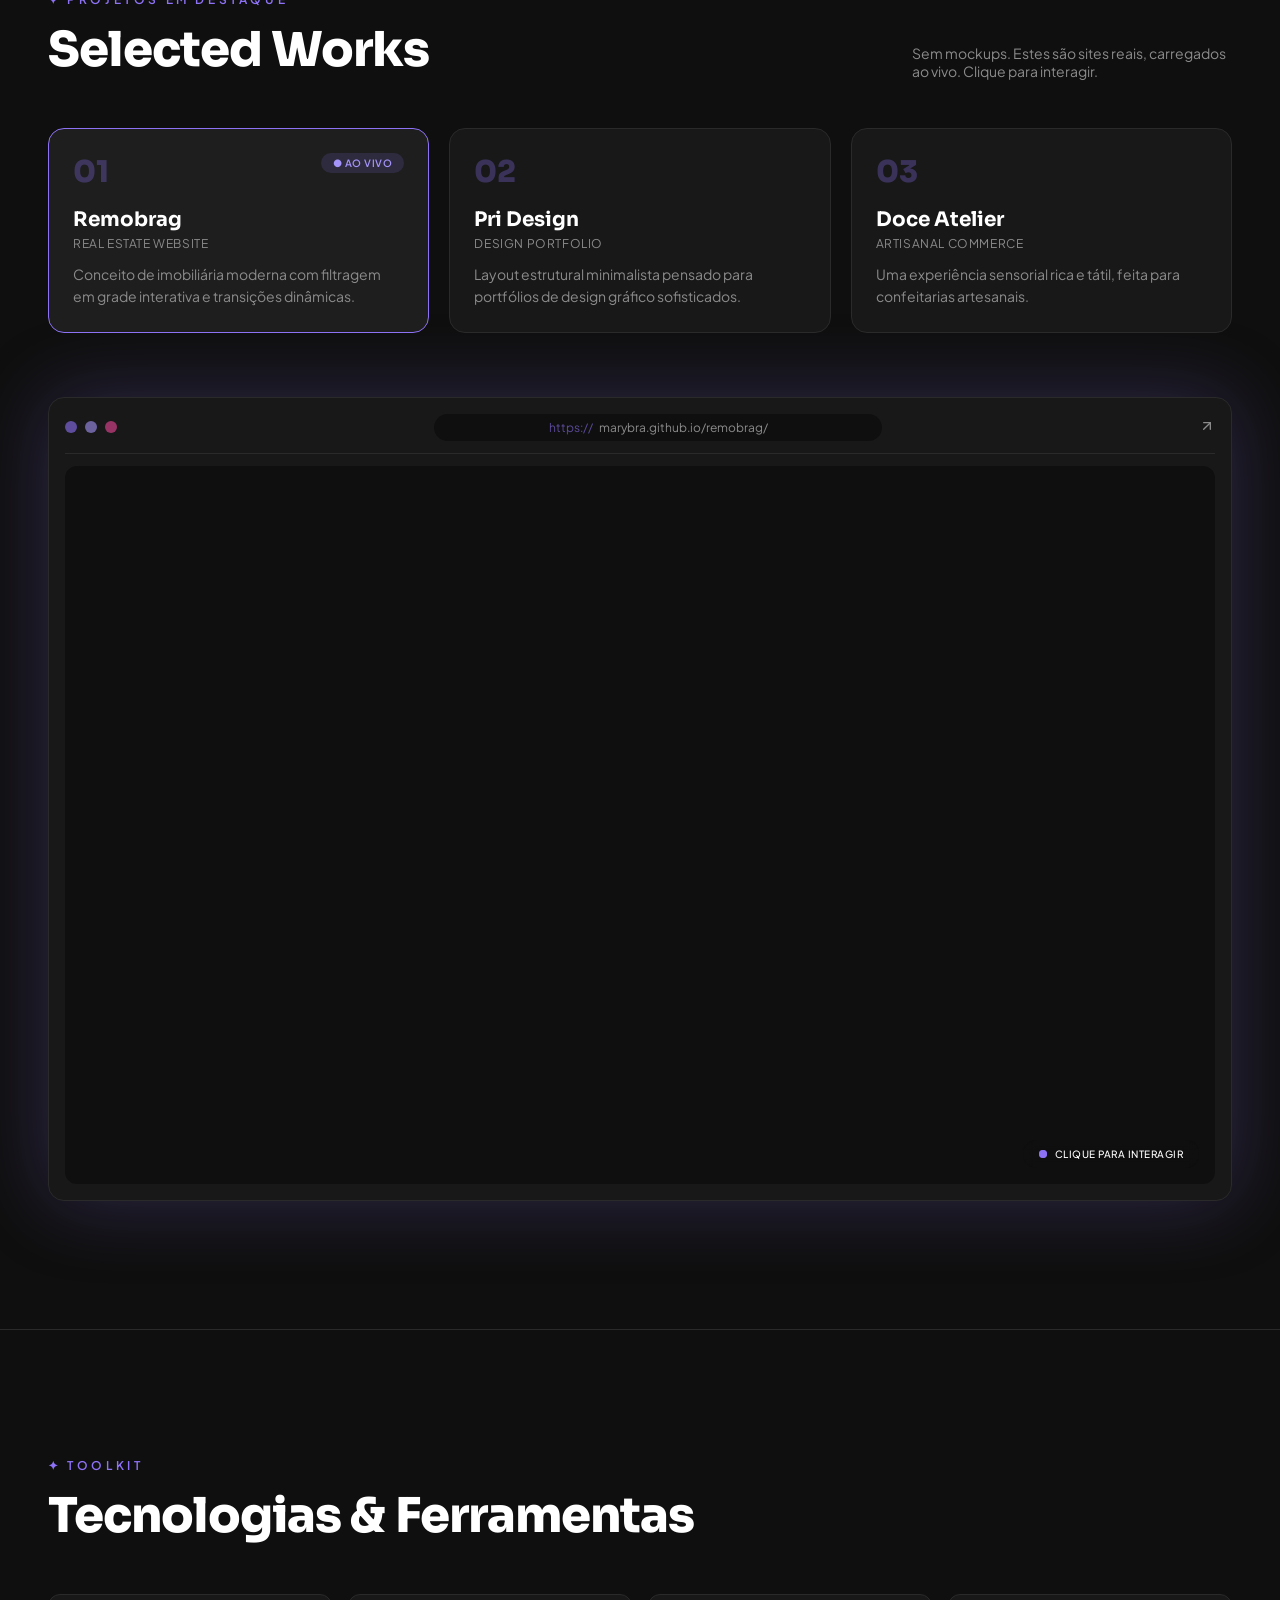
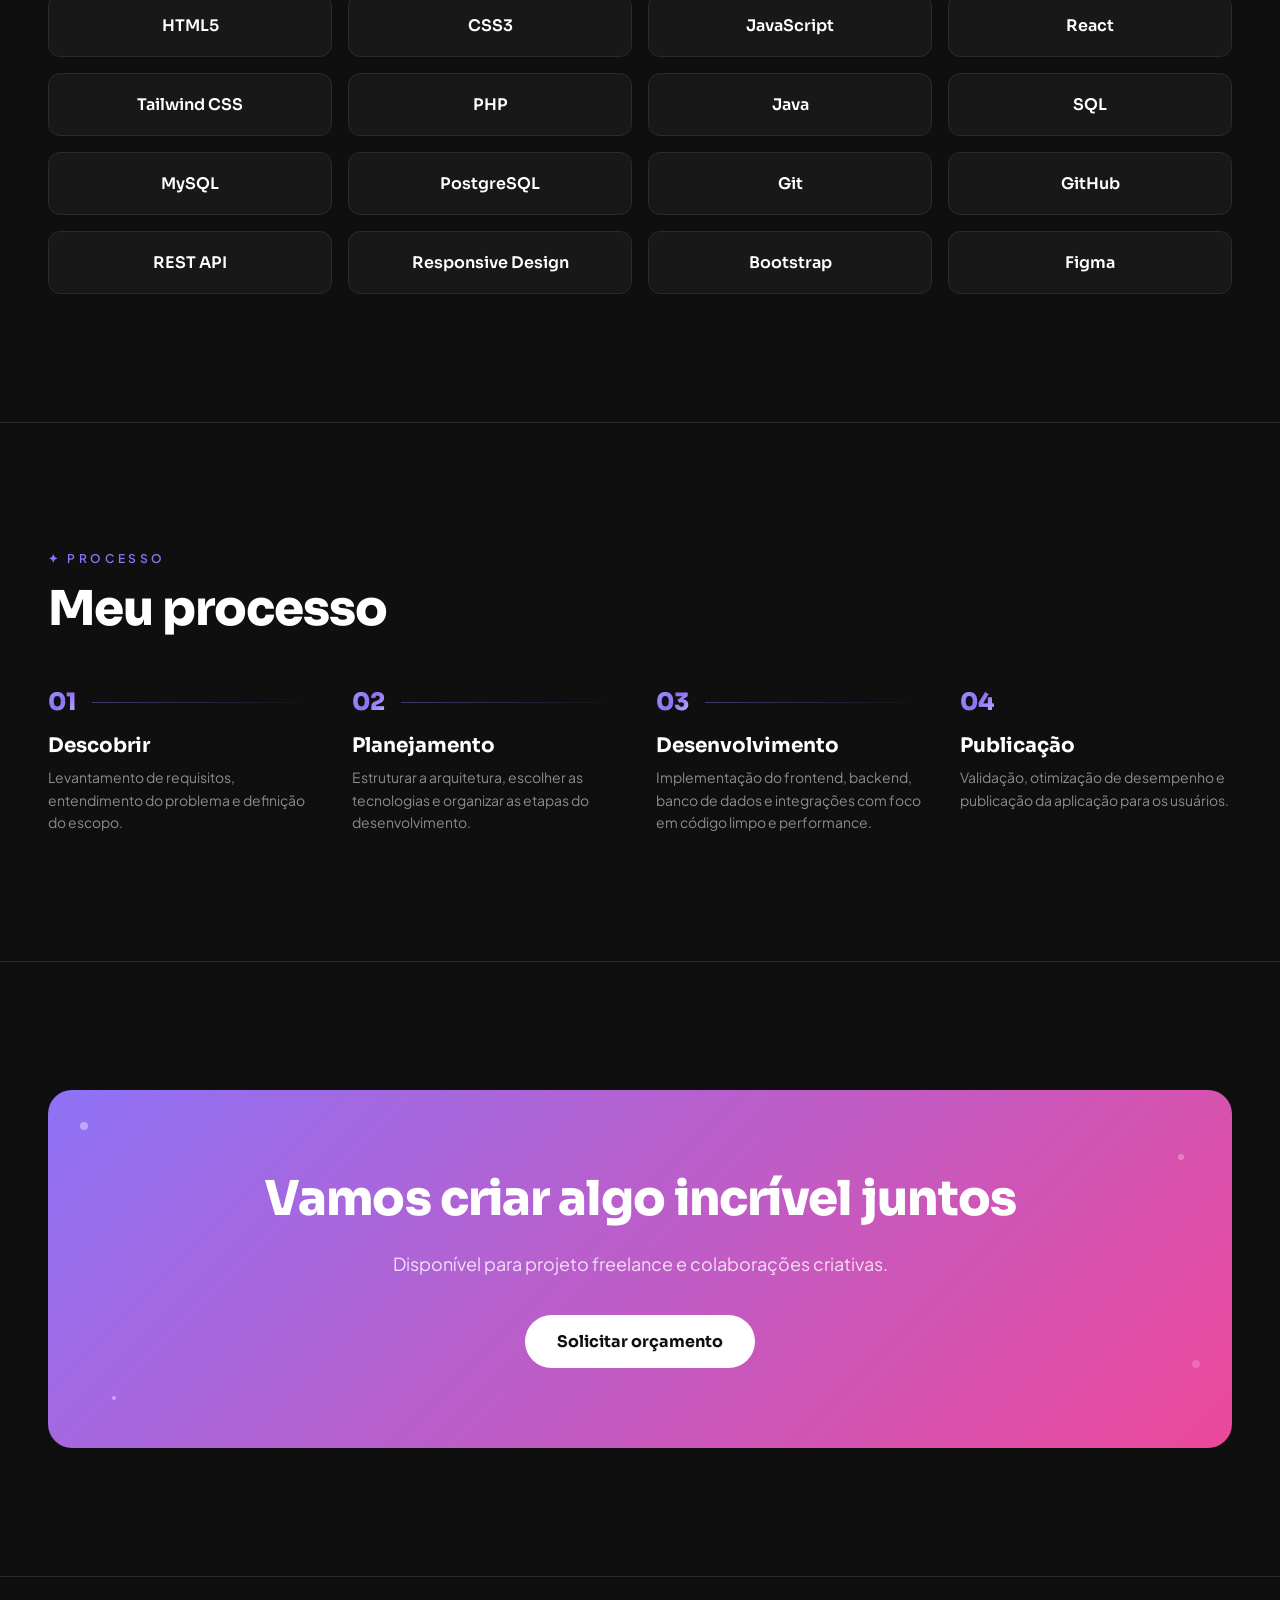
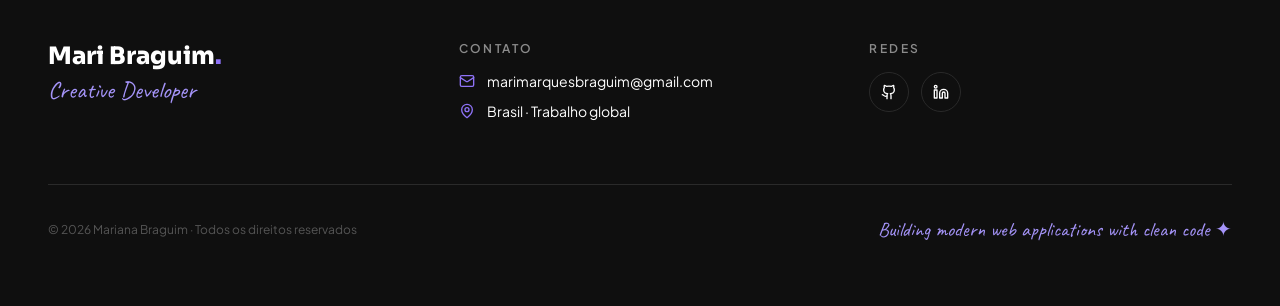
==== commit 2a5e2786: "Add files via upload" ====
--- a/index.html
+++ b/index.html
@@ -278,7 +278,7 @@
         <span class="sparkle s3"></span>
         <span class="sparkle s4"></span>
         <h2 class="cta-title">Vamos criar algo incrível juntos</h2>
-        <p class="cta-sub">Disponível para projetos freelance e colaborações criativas.</p>
+        <p class="cta-sub">Disponível para projeto freelance e colaborações criativas.</p>
         <a
             href="https://wa.me/5541999439031"
             target="_blank"
--- a/styles.css
+++ b/styles.css
@@ -1,23 +1,25 @@
 /* ===== RESET & BASE ===== */
-*, *::before, *::after {
+*,
+*::before,
+*::after {
   margin: 0;
   padding: 0;
   box-sizing: border-box;
 }
 
 :root {
-  --bg: #0F0F0F;
+  --bg: #0f0f0f;
   --surface: #181818;
-  --surface-2: #1E1E1E;
-  --border: #2A2A2A;
-  --text: #FFFFFF;
-  --text-muted: #8B8B8B;
-  --purple: #8E72F6;
-  --lavender: #A594F9;
-  --pink: #EC4899;
-  --font-display: 'Sora', sans-serif;
-  --font-body: 'Plus Jakarta Sans', sans-serif;
-  --font-script: 'Caveat', cursive;
+  --surface-2: #1e1e1e;
+  --border: #2a2a2a;
+  --text: #ffffff;
+  --text-muted: #8b8b8b;
+  --purple: #8e72f6;
+  --lavender: #a594f9;
+  --pink: #ec4899;
+  --font-display: "Sora", sans-serif;
+  --font-body: "Plus Jakarta Sans", sans-serif;
+  --font-script: "Caveat", cursive;
 }
 
 html {
@@ -49,7 +51,9 @@
 }
 
 @media (min-width: 768px) {
-  .container { padding: 0 3rem; }
+  .container {
+    padding: 0 3rem;
+  }
 }
 
 .eyebrow {
@@ -77,7 +81,9 @@
 }
 
 @media (min-width: 768px) {
-  .section { padding: 8rem 0; }
+  .section {
+    padding: 8rem 0;
+  }
 }
 
 /* ===== BACKGROUND GLOW ===== */
@@ -97,38 +103,53 @@
 }
 
 .orb-1 {
-  top: -10rem; left: -5rem;
-  width: 45rem; height: 45rem;
+  top: -10rem;
+  left: -5rem;
+  width: 45rem;
+  height: 45rem;
   background: radial-gradient(circle, var(--purple) 0%, transparent 70%);
   opacity: 0.2;
 }
 
 .orb-2 {
-  top: 33%; right: -10rem;
-  width: 38rem; height: 38rem;
+  top: 33%;
+  right: -10rem;
+  width: 38rem;
+  height: 38rem;
   background: radial-gradient(circle, var(--lavender) 0%, transparent 70%);
   opacity: 0.15;
   animation-delay: 5s;
 }
 
 .orb-3 {
-  bottom: -8rem; left: 33%;
-  width: 32rem; height: 32rem;
+  bottom: -8rem;
+  left: 33%;
+  width: 32rem;
+  height: 32rem;
   background: radial-gradient(circle, var(--pink) 0%, transparent 70%);
   opacity: 0.1;
   animation-delay: 10s;
 }
 
 @keyframes float-orb {
-  0%, 100% { transform: translate(0,0) scale(1); }
-  33% { transform: translate(40px,-50px) scale(1.1); }
-  66% { transform: translate(-30px,30px) scale(0.95); }
+  0%,
+  100% {
+    transform: translate(0, 0) scale(1);
+  }
+  33% {
+    transform: translate(40px, -50px) scale(1.1);
+  }
+  66% {
+    transform: translate(-30px, 30px) scale(0.95);
+  }
 }
 
 /* ===== NAV ===== */
 .nav {
   position: fixed;
-  top: 0; left: 0; right: 0;
+  top: 0;
+  left: 0;
+  right: 0;
   z-index: 50;
   display: flex;
   align-items: center;
@@ -138,7 +159,9 @@
 }
 
 @media (min-width: 768px) {
-  .nav { padding: 1.25rem 3rem; }
+  .nav {
+    padding: 1.25rem 3rem;
+  }
 }
 
 .nav-left {
@@ -167,7 +190,9 @@
 }
 
 @media (min-width: 768px) {
-  .nav-label { display: inline; }
+  .nav-label {
+    display: inline;
+  }
 }
 
 .nav-right {
@@ -184,17 +209,17 @@
 }
 
 .pulse-dot::before {
-  content: '';
+  content: "";
   position: absolute;
   inset: 0;
   border-radius: 50%;
   background: var(--purple);
-  animation: ping 1.5s cubic-bezier(0,0,0.2,1) infinite;
+  animation: ping 1.5s cubic-bezier(0, 0, 0.2, 1) infinite;
   opacity: 0.75;
 }
 
 .pulse-dot::after {
-  content: '';
+  content: "";
   position: relative;
   display: inline-flex;
   border-radius: 50%;
@@ -212,7 +237,11 @@
 }
 
 @keyframes ping {
-  75%, 100% { transform: scale(2); opacity: 0; }
+  75%,
+  100% {
+    transform: scale(2);
+    opacity: 0;
+  }
 }
 
 /* ===== HERO ===== */
@@ -225,7 +254,9 @@
 }
 
 @media (min-width: 768px) {
-  .hero { padding: 10rem 3rem 6rem; }
+  .hero {
+    padding: 10rem 3rem 6rem;
+  }
 }
 
 .hero-grid {
@@ -259,8 +290,12 @@
   animation: fade-up 0.6s forwards;
 }
 
-.hero-title-line:nth-child(1) { animation-delay: 0.1s; }
-.hero-title-line:nth-child(2) { animation-delay: 0.25s; }
+.hero-title-line:nth-child(1) {
+  animation-delay: 0.1s;
+}
+.hero-title-line:nth-child(2) {
+  animation-delay: 0.25s;
+}
 
 .hero-script {
   font-family: var(--font-script);
@@ -291,7 +326,9 @@
 }
 
 @media (min-width: 768px) {
-  .stats { grid-template-columns: repeat(4, 1fr); }
+  .stats {
+    grid-template-columns: repeat(4, 1fr);
+  }
 }
 
 .stat {
@@ -299,10 +336,18 @@
   animation: fade-up 0.4s forwards;
 }
 
-.stat:nth-child(1) { animation-delay: 0.6s; }
-.stat:nth-child(2) { animation-delay: 0.7s; }
-.stat:nth-child(3) { animation-delay: 0.8s; }
-.stat:nth-child(4) { animation-delay: 0.9s; }
+.stat:nth-child(1) {
+  animation-delay: 0.6s;
+}
+.stat:nth-child(2) {
+  animation-delay: 0.7s;
+}
+.stat:nth-child(3) {
+  animation-delay: 0.8s;
+}
+.stat:nth-child(4) {
+  animation-delay: 0.9s;
+}
 
 .stat-value {
   font-family: var(--font-display);
@@ -321,11 +366,16 @@
 }
 
 @keyframes fade-up {
-  to { opacity: 1; transform: translateY(0); }
+  to {
+    opacity: 1;
+    transform: translateY(0);
+  }
 }
 
 @keyframes fade-in {
-  to { opacity: 1; }
+  to {
+    opacity: 1;
+  }
 }
 
 /* Portrait */
@@ -341,7 +391,7 @@
   border-radius: 50%;
   filter: blur(64px);
   opacity: 0.4;
-  transform:scale(1.35);
+  transform: scale(1.35);
   background: radial-gradient(circle, var(--purple) 0%, transparent 70%);
 }
 
@@ -359,11 +409,17 @@
 }
 
 @media (min-width: 768px) {
-  .portrait { width:28rem; height:28rem; }
+  .portrait {
+    width: 28rem;
+    height: 28rem;
+  }
 }
 
 @keyframes portrait-in {
-  to { opacity: 1; transform: scale(1); }
+  to {
+    opacity: 1;
+    transform: scale(1);
+  }
 }
 
 /* Rotating Badge */
@@ -376,7 +432,12 @@
 }
 
 @media (min-width: 768px) {
-  .rotating-badge { width: 7rem; height: 7rem; bottom: -2rem; left: -2rem; }
+  .rotating-badge {
+    width: 7rem;
+    height: 7rem;
+    bottom: -2rem;
+    left: -2rem;
+  }
 }
 
 .badge-rotate {
@@ -411,7 +472,9 @@
 }
 
 @keyframes rotate {
-  to { transform: rotate(360deg); }
+  to {
+    transform: rotate(360deg);
+  }
 }
 
 /* ===== SERVICES ===== */
@@ -423,11 +486,15 @@
 }
 
 @media (min-width: 768px) {
-  .cards-grid { grid-template-columns: repeat(2, 1fr); }
+  .cards-grid {
+    grid-template-columns: repeat(2, 1fr);
+  }
 }
 
 @media (min-width: 1024px) {
-  .cards-grid { grid-template-columns: repeat(4, 1fr); }
+  .cards-grid {
+    grid-template-columns: repeat(4, 1fr);
+  }
 }
 
 .service-card {
@@ -510,7 +577,9 @@
 }
 
 @media (min-width: 768px) {
-  .project-cards { grid-template-columns: repeat(3, 1fr); }
+  .project-cards {
+    grid-template-columns: repeat(3, 1fr);
+  }
 }
 
 .project-card {
@@ -591,7 +660,9 @@
 }
 
 @media (min-width: 768px) {
-  .viewport { padding: 1rem; }
+  .viewport {
+    padding: 1rem;
+  }
 }
 
 .browser-header {
@@ -614,9 +685,15 @@
   border-radius: 50%;
 }
 
-.dot-1 { background: rgba(142, 114, 246, 0.6); }
-.dot-2 { background: rgba(165, 148, 249, 0.6); }
-.dot-3 { background: rgba(236, 72, 153, 0.6); }
+.dot-1 {
+  background: rgba(142, 114, 246, 0.6);
+}
+.dot-2 {
+  background: rgba(165, 148, 249, 0.6);
+}
+.dot-3 {
+  background: rgba(236, 72, 153, 0.6);
+}
 
 .url-bar {
   display: flex;
@@ -651,7 +728,16 @@
   transition: color 0.3s;
 }
 
-.browser-open:hover { color: var(--purple); }
+.browser-open:hover {
+  color: var(--purple);
+}
+
+@media (max-width: 768px) {
+  .iframe-wrap {
+    aspect-ratio: 9/16;
+    min-height: 70vh;
+  }
+}
 
 .iframe-wrap {
   position: relative;
@@ -663,7 +749,9 @@
 }
 
 @media (min-width: 768px) {
-  .iframe-wrap { aspect-ratio: 16/10; }
+  .iframe-wrap {
+    aspect-ratio: 16/10;
+  }
 }
 
 .iframe-wrap iframe {
@@ -701,17 +789,17 @@
 }
 
 .live-pulse::before {
-  content: '';
+  content: "";
   position: absolute;
   inset: 0;
   border-radius: 50%;
   background: var(--purple);
-  animation: ping 1.5s cubic-bezier(0,0,0.2,1) infinite;
+  animation: ping 1.5s cubic-bezier(0, 0, 0.2, 1) infinite;
   opacity: 0.75;
 }
 
 .live-pulse::after {
-  content: '';
+  content: "";
   position: relative;
   border-radius: 50%;
   width: 0.5rem;
@@ -728,11 +816,15 @@
 }
 
 @media (min-width: 768px) {
-  .toolkit-grid { grid-template-columns: repeat(3, 1fr); }
+  .toolkit-grid {
+    grid-template-columns: repeat(3, 1fr);
+  }
 }
 
 @media (min-width: 1024px) {
-  .toolkit-grid { grid-template-columns: repeat(4, 1fr); }
+  .toolkit-grid {
+    grid-template-columns: repeat(4, 1fr);
+  }
 }
 
 .tool {
@@ -763,7 +855,9 @@
 }
 
 @media (min-width: 768px) {
-  .process-grid { grid-template-columns: repeat(4, 1fr); }
+  .process-grid {
+    grid-template-columns: repeat(4, 1fr);
+  }
 }
 
 .process-top {
@@ -777,7 +871,7 @@
   font-family: var(--font-display);
   font-size: 1.5rem;
   font-weight: 800;
-  background: linear-gradient(135deg, var(--lavender), var(--purple), #C4B5FD);
+  background: linear-gradient(135deg, var(--lavender), var(--purple), #c4b5fd);
   -webkit-background-clip: text;
   background-clip: text;
   -webkit-text-fill-color: transparent;
@@ -814,7 +908,9 @@
 }
 
 @media (min-width: 768px) {
-  .cta-card { padding: 5rem; }
+  .cta-card {
+    padding: 5rem;
+  }
 }
 
 .sparkle {
@@ -823,10 +919,32 @@
   background: rgba(255, 255, 255, 0.4);
 }
 
-.s1 { top: 2rem; left: 2rem; width: 0.5rem; height: 0.5rem; }
-.s2 { top: 4rem; right: 3rem; width: 0.375rem; height: 0.375rem; opacity: 0.7; }
-.s3 { bottom: 3rem; left: 4rem; width: 0.25rem; height: 0.25rem; }
-.s4 { bottom: 5rem; right: 2rem; width: 0.5rem; height: 0.5rem; opacity: 0.5; }
+.s1 {
+  top: 2rem;
+  left: 2rem;
+  width: 0.5rem;
+  height: 0.5rem;
+}
+.s2 {
+  top: 4rem;
+  right: 3rem;
+  width: 0.375rem;
+  height: 0.375rem;
+  opacity: 0.7;
+}
+.s3 {
+  bottom: 3rem;
+  left: 4rem;
+  width: 0.25rem;
+  height: 0.25rem;
+}
+.s4 {
+  bottom: 5rem;
+  right: 2rem;
+  width: 0.5rem;
+  height: 0.5rem;
+  opacity: 0.5;
+}
 
 .cta-title {
   font-family: var(--font-display);
@@ -862,7 +980,9 @@
   transition: gap 0.3s;
 }
 
-.cta-btn:hover { gap: 1rem; }
+.cta-btn:hover {
+  gap: 1rem;
+}
 
 /* ===== FOOTER ===== */
 .footer {
@@ -879,7 +999,9 @@
 }
 
 @media (min-width: 768px) {
-  .footer-grid { grid-template-columns: repeat(3, 1fr); }
+  .footer-grid {
+    grid-template-columns: repeat(3, 1fr);
+  }
 }
 
 .footer-logo {
@@ -889,7 +1011,9 @@
   color: var(--text);
 }
 
-.footer-logo span { color: var(--purple); }
+.footer-logo span {
+  color: var(--purple);
+}
 
 .footer-script {
   font-family: var(--font-script);
@@ -922,9 +1046,13 @@
   color: #fff;
 }
 
-.footer-contact a:hover { color: var(--purple); }
-
-.footer-contact svg { color: var(--purple); }
+.footer-contact a:hover {
+  color: var(--purple);
+}
+
+.footer-contact svg {
+  color: var(--purple);
+}
 
 .footer-social {
   display: flex;
@@ -975,3 +1103,38 @@
   font-size: 1.25rem;
   color: var(--lavender);
 }
+
+@media (max-width: 768px) {
+  .browser-header {
+    padding-bottom: 0.5rem;
+    gap: 0.5rem;
+  }
+
+  .url-bar {
+    min-width: 0;
+    margin: 0 0.5rem;
+    padding: 0.35rem 0.75rem;
+    font-size: 0.65rem;
+  }
+
+  .url-https {
+    display: none;
+  }
+
+  .browser-open {
+    width: 32px;
+    height: 32px;
+    display: flex;
+    align-items: center;
+    justify-content: center;
+  }
+
+  .browser-dots {
+    gap: 0.3rem;
+  }
+
+  .dot {
+    width: 0.55rem;
+    height: 0.55rem;
+  }
+}
